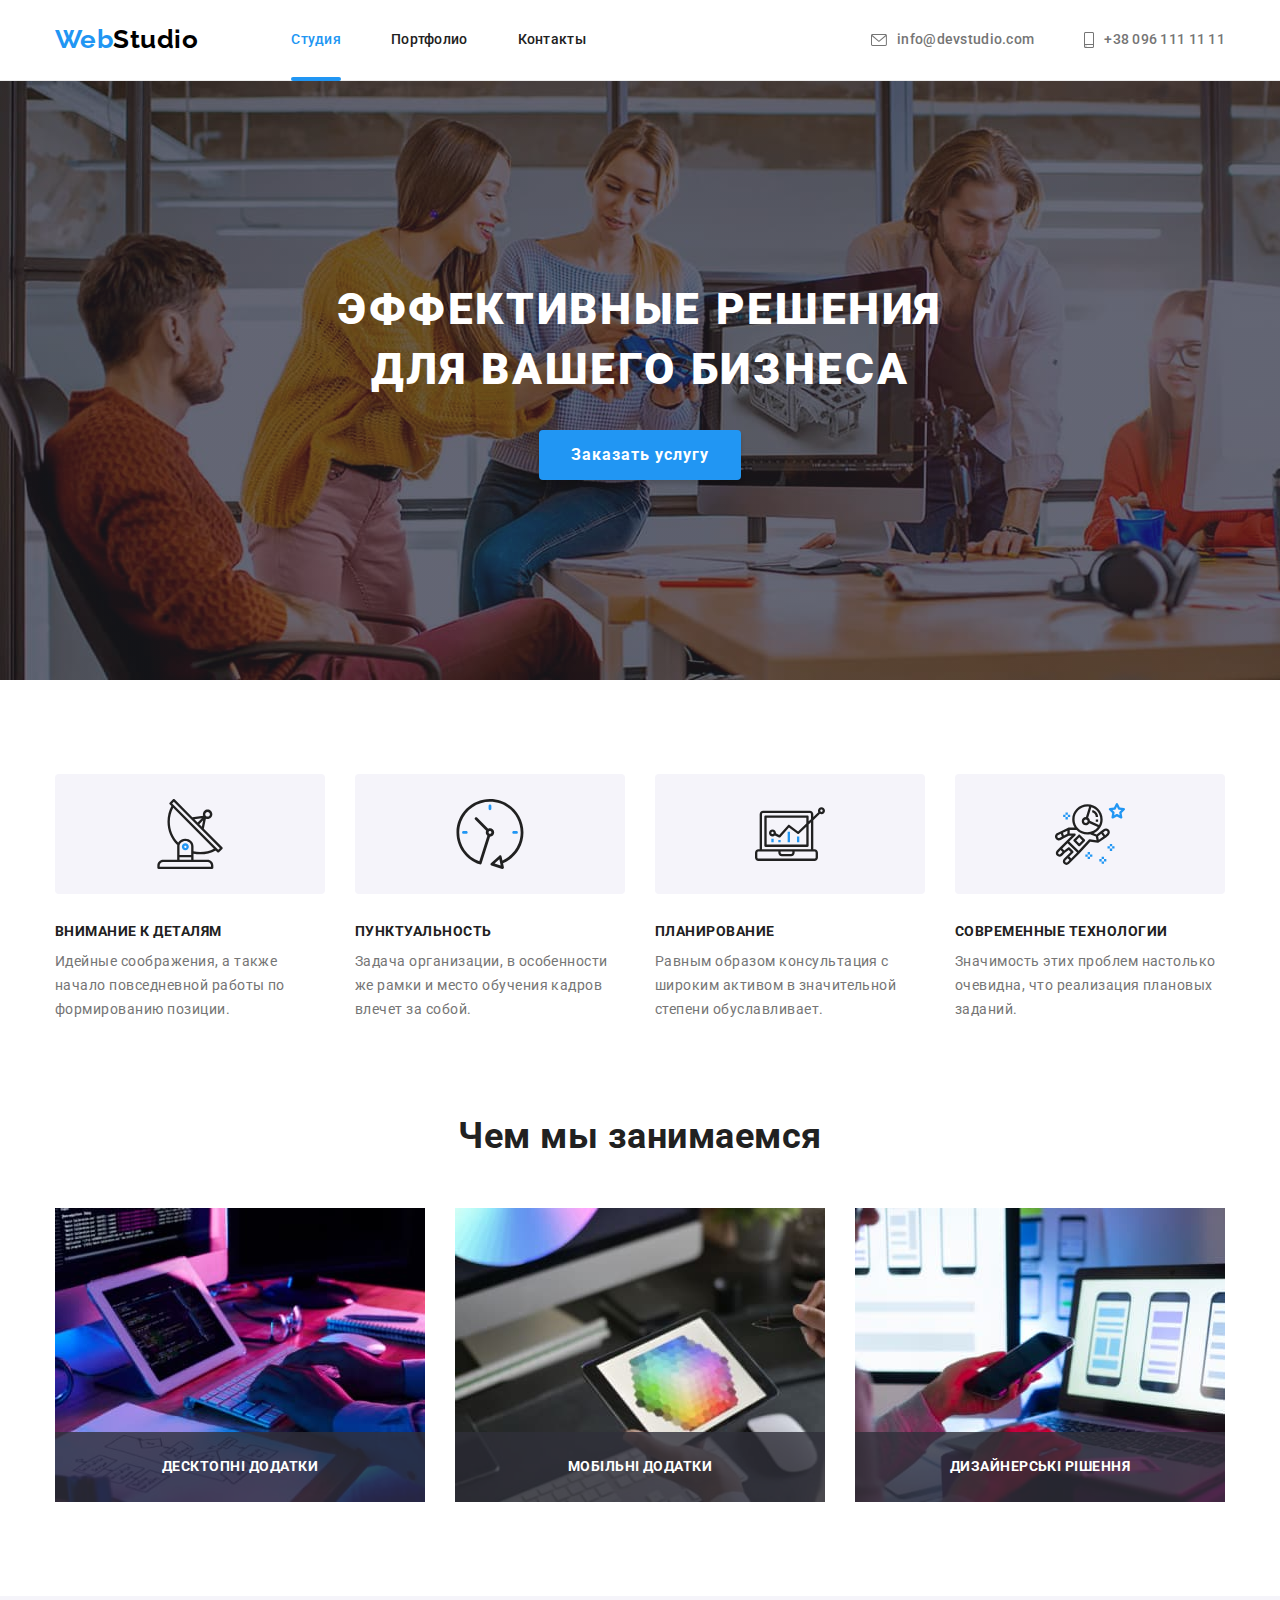
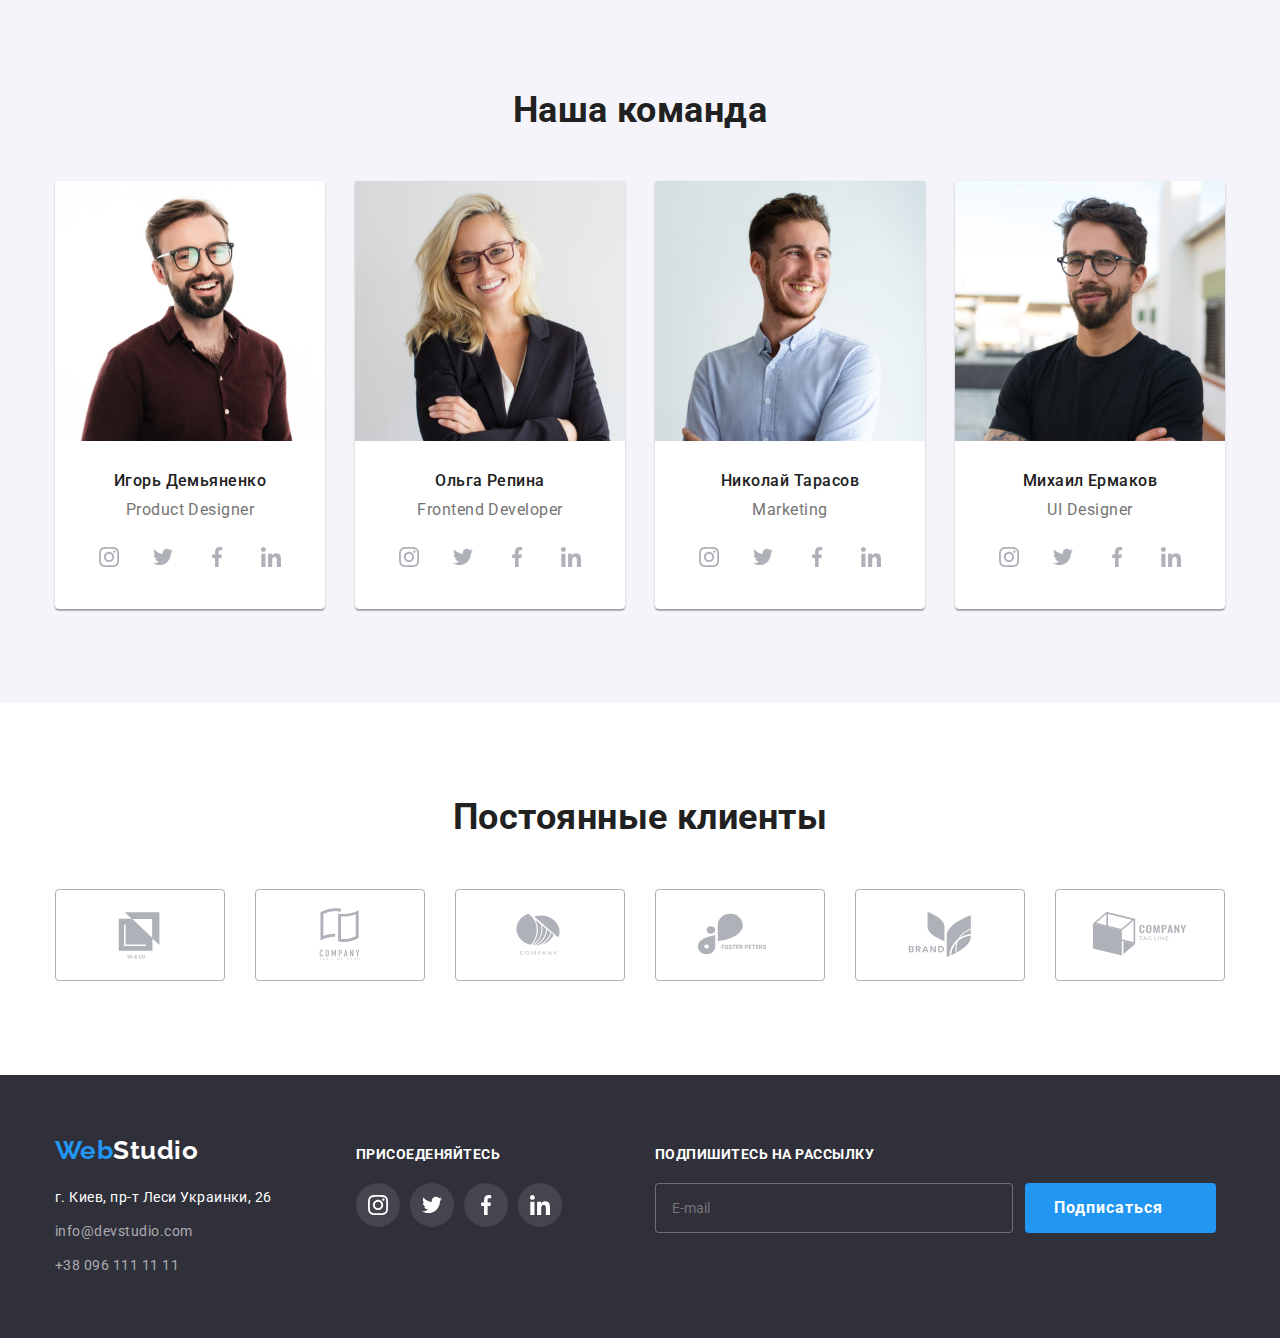
==== index.html @ 333f24b8 "home work 05/06" ====
<!DOCTYPE html>
<html lang="ru">
  <head>
    <meta charset="UTF-8" />
    <meta http-equiv="X-UA-Compatible" content="IE=edge" />
    <meta name="viewport" content="width=device-width, initial-scale=1.0" />
    <title>Web Studio</title>
    <link rel="preconnect" href="https://fonts.googleapis.com" />
    <link rel="preconnect" href="https://fonts.gstatic.com" crossorigin />
    <link
      href="https://fonts.googleapis.com/css2?family=Raleway:wght@700&family=Roboto:wght@400;500;700;900&display=swap"
      rel="stylesheet"
    />
    <link
      rel="stylesheet"
      href="https://cdnjs.cloudflare.com/ajax/libs/modern-normalize/1.1.0/modern-normalize.min.css"
    />
    <link href="https://unpkg.com/aos@2.3.1/dist/aos.css" rel="stylesheet" />
    <link rel="stylesheet" href="./css/styles.css" />
  </head>
  <body class="page">
    <!-- Шапка сайта -->
    <header class="header">
      <div class="container flex">
        <nav class="navig-section">
          <a class="link logo-main" href="/" lang="en"
            >Web<span class="black-text">Studio</span></a
          >
          <ul class="list menu-navig">
            <li class="navig-item">
              <a class="link current" href="./index.html">Студия</a>
            </li>
            <li class="navig-item">
              <a class="link" href="./portfolio.html">Портфолио</a>
            </li>
            <li class="navig-item"><a class="link" href="">Контакты</a></li>
          </ul>
        </nav>
        <ul class="list contact-list">
          <li class="navig-item">
            <a class="link" href="mailto:info@devstudio.com"
              ><svg class="mail-icon" width="16" height="12">
                <use href="./images/symbol-defs.svg#icon-envelope"></use></svg
              ><span class="navig-text">info@devstudio.com</span></a
            >
          </li>
          <li class="navig-item">
            <a class="link" href="tel:+380961111111">
              <svg class="tel-icon" width="10" height="16">
                <use href="./images/symbol-defs.svg#icon-smartphone"></use></svg
              ><span class="navig-text">+38 096 111 11 11</span></a
            >
          </li>
        </ul>
      </div>
    </header>
    <main>
      <!-- Герой -->
      <section class="hero section overlay">
        <div class="container">
          <h1 class="hero-title">Эффективные решения для вашего бизнеса</h1>
          <button
            class="button"
            type="button"
            name="Заказать услугу"
            data-modal-open
          >
            Заказать услугу
          </button>
        </div>
      </section>
      <section class="section">
        <div class="container">
          <h2 class="title-section feauture">Наши качества</h2>
          <ul class="list feauture-list">
            <li class="feauture-item">
              <div class="feauture-svg-container">
                <svg width="70" height="70">
                  <use href="./images/symbol-defs.svg#icon-antenna"></use>
                </svg>
              </div>
              <h3 class="title">Внимание к деталям</h3>
              <p class="feauture-paragraph">
                Идейные соображения, а также начало повседневной работы по
                формированию позиции.
              </p>
            </li>
            <li class="feauture-item">
              <div class="feauture-svg-container">
                <svg width="70" height="70">
                  <use href="./images/symbol-defs.svg#icon-clock"></use>
                </svg>
              </div>
              <h3 class="title">Пунктуальность</h3>
              <p class="feauture-paragraph">
                Задача организации, в особенности же рамки и место обучения
                кадров влечет за собой.
              </p>
            </li>
            <li class="feauture-item">
              <div class="feauture-svg-container">
                <svg width="70" height="70">
                  <use href="./images/symbol-defs.svg#icon-diagram"></use>
                </svg>
              </div>
              <h3 class="title">Планирование</h3>
              <p class="feauture-paragraph">
                Равным образом консультация с широким активом в значительной
                степени обуславливает.
              </p>
            </li>
            <li class="feauture-item">
              <div class="feauture-svg-container">
                <svg width="70" height="70">
                  <use href="./images/symbol-defs.svg#icon-astronaut"></use>
                </svg>
              </div>
              <h3 class="title">Современные технологии</h3>
              <p class="feauture-paragraph">
                Значимость этих проблем настолько очевидна, что реализация
                плановых заданий.
              </p>
            </li>
          </ul>
        </div>
      </section>
      <section class="section img-section">
        <div class="container">
          <h2 class="title-section">Чем мы занимаемся</h2>
          <ul class="list">
            <li class="img-item">
              <img
                src="./images/img1.jpg"
                alt="печатаем на клавиатуре"
                width="370"
                height="294"
              />
              <div class="label">
                <p class="img-text">Десктопні додатки</p>
              </div>
            </li>
            <li class="img-item">
              <img
                src="./images/img2.jpg"
                alt="смотрим в телефон"
                width="370"
                height="294"
              />
              <div class="label">
                <p class="img-text">Мобільні додатки</p>
              </div>
            </li>
            <li class="img-item">
              <img
                src="./images/img3.jpg"
                alt="смотрим в планшет"
                width="370"
                height="294"
              />
              <div class="label">
                <p class="img-text">Дизайнерські рішення</p>
              </div>
            </li>
          </ul>
        </div>
      </section>
      <section class="team-section section">
        <div class="container">
          <h2 class="title-section">Наша команда</h2>
          <ul class="list team-list">
            <li class="team-item">
              <img
                src="./images/img4.jpg"
                alt="Игорь Демьяненко"
                width="270"
                height="260"
              />
              <div class="team-names">
                <h3 class="title">Игорь Демьяненко</h3>
                <p class="profession" lang="en">Product Designer</p>
                <ul class="social-list list">
                  <li class="social-item">
                    <a class="social-link" href="">
                      <svg class="social-icon" width="20" height="20">
                        <use
                          href="./images/symbol-defs.svg#icon-instagram"
                        ></use>
                      </svg>
                    </a>
                  </li>
                  <li class="social-item">
                    <a class="social-link" href="">
                      <svg class="social-icon" width="20" height="20">
                        <use href="./images/symbol-defs.svg#icon-twitter"></use>
                      </svg>
                    </a>
                  </li>
                  <li class="social-item">
                    <a class="social-link" href="">
                      <svg class="social-icon" width="20" height="20">
                        <use
                          href="./images/symbol-defs.svg#icon-facebook"
                        ></use>
                      </svg>
                    </a>
                  </li>
                  <li class="social-item">
                    <a class="social-link" href="">
                      <svg class="social-icon" width="20" height="20">
                        <use
                          href="./images/symbol-defs.svg#icon-linkedin"
                        ></use>
                      </svg>
                    </a>
                  </li>
                </ul>
              </div>
            </li>
            <li class="team-item">
              <img
                src="./images/img5.jpg"
                alt="Ольга Репина"
                width="270"
                height="260"
              />
              <div class="team-names">
                <h3 class="title">Ольга Репина</h3>
                <p class="profession" lang="en">Frontend Developer</p>
                <ul class="social-list list">
                  <li class="social-item">
                    <a class="social-link" href="">
                      <svg class="social-icon" width="20" height="20">
                        <use
                          href="./images/symbol-defs.svg#icon-instagram"
                        ></use>
                      </svg>
                    </a>
                  </li>
                  <li class="social-item">
                    <a class="social-link" href="">
                      <svg class="social-icon" width="20" height="20">
                        <use href="./images/symbol-defs.svg#icon-twitter"></use>
                      </svg>
                    </a>
                  </li>
                  <li class="social-item">
                    <a class="social-link" href="">
                      <svg class="social-icon" width="20" height="20">
                        <use
                          href="./images/symbol-defs.svg#icon-facebook"
                        ></use>
                      </svg>
                    </a>
                  </li>
                  <li class="social-item">
                    <a class="social-link" href="">
                      <svg class="social-icon" width="20" height="20">
                        <use
                          href="./images/symbol-defs.svg#icon-linkedin"
                        ></use>
                      </svg>
                    </a>
                  </li>
                </ul>
              </div>
            </li>
            <li class="team-item">
              <img
                src="./images/img6.jpg"
                alt="Николай Тарасов"
                width="270"
                height="260"
              />
              <div class="team-names">
                <h3 class="title">Николай Тарасов</h3>
                <p class="profession" lang="en">Marketing</p>
                <ul class="social-list list">
                  <li class="social-item">
                    <a class="social-link" href="">
                      <svg class="social-icon" width="20" height="20">
                        <use
                          href="./images/symbol-defs.svg#icon-instagram"
                        ></use>
                      </svg>
                    </a>
                  </li>
                  <li class="social-item">
                    <a class="social-link" href="">
                      <svg class="social-icon" width="20" height="20">
                        <use href="./images/symbol-defs.svg#icon-twitter"></use>
                      </svg>
                    </a>
                  </li>
                  <li class="social-item">
                    <a class="social-link" href="">
                      <svg class="social-icon" width="20" height="20">
                        <use
                          href="./images/symbol-defs.svg#icon-facebook"
                        ></use>
                      </svg>
                    </a>
                  </li>
                  <li class="social-item">
                    <a class="social-link" href="">
                      <svg class="social-icon" width="20" height="20">
                        <use
                          href="./images/symbol-defs.svg#icon-linkedin"
                        ></use>
                      </svg>
                    </a>
                  </li>
                </ul>
              </div>
            </li>
            <li class="team-item">
              <img
                src="./images/img7.jpg"
                alt="Михаил Ермаков"
                width="270"
                height="260"
              />
              <div class="team-names">
                <h3 class="title">Михаил Ермаков</h3>
                <p class="profession" lang="en">UI Designer</p>
                <ul class="social-list list">
                  <li class="social-item">
                    <a class="social-link" href="">
                      <svg class="social-icon" width="20" height="20">
                        <use
                          href="./images/symbol-defs.svg#icon-instagram"
                        ></use>
                      </svg>
                    </a>
                  </li>
                  <li class="social-item">
                    <a class="social-link" href="">
                      <svg class="social-icon" width="20" height="20">
                        <use href="./images/symbol-defs.svg#icon-twitter"></use>
                      </svg>
                    </a>
                  </li>
                  <li class="social-item">
                    <a class="social-link" href="">
                      <svg class="social-icon" width="20" height="20">
                        <use
                          href="./images/symbol-defs.svg#icon-facebook"
                        ></use>
                      </svg>
                    </a>
                  </li>
                  <li class="social-item">
                    <a class="social-link" href="">
                      <svg class="social-icon" width="20" height="20">
                        <use
                          href="./images/symbol-defs.svg#icon-linkedin"
                        ></use>
                      </svg>
                    </a>
                  </li>
                </ul>
              </div>
            </li>
          </ul>
        </div>
      </section>
      <section class="section">
        <div class="container">
          <h2 class="section-title">Постоянные клиенты</h2>
          <ul class="client-list list">
            <li class="client-item">
              <a class="client-link" href="">
                <svg class="client-icon" width="106" height="60">
                  <use href="./images/symbol-defs.svg#icon-company1"></use>
                </svg>
              </a>
            </li>
            <li class="client-item">
              <a class="client-link" href="">
                <svg class="client-icon" width="106" height="60">
                  <use href="./images/symbol-defs.svg#icon-company2"></use>
                </svg>
              </a>
            </li>
            <li class="client-item">
              <a class="client-link" href="">
                <svg class="client-icon" width="106" height="60">
                  <use href="./images/symbol-defs.svg#icon-company3"></use>
                </svg>
              </a>
            </li>
            <li class="client-item">
              <a class="client-link" href="">
                <svg class="client-icon" width="106" height="60">
                  <use href="./images/symbol-defs.svg#icon-company4"></use>
                </svg>
              </a>
            </li>
            <li class="client-item">
              <a class="client-link" href="">
                <svg class="client-icon" width="106" height="60">
                  <use href="./images/symbol-defs.svg#icon-company5"></use>
                </svg>
              </a>
            </li>
            <li class="client-item">
              <a class="client-link" href="">
                <svg class="client-icon" width="106" height="60">
                  <use href="./images/symbol-defs.svg#icon-company6"></use>
                </svg>
              </a>
            </li>
          </ul>
        </div>
      </section>
    </main>
    <!-- Подвал -->
    <footer class="footer">
      <div class="container">
        <div class="address-container">
          <a class="link logo-footer" href="/" lang="en"
            >Web<span class="white-text">Studio</span></a
          >
          <address class="address">
            <ul class="list address-list">
              <li class="address-item">
                <a
                  class="link location-text"
                  href="https://goo.gl/maps/Ahorg3LLs8p7K1ny8"
                  target="_blank"
                  rel="noopener noreferrer nofollow"
                  >г. Киев, пр-т Леси Украинки, 26</a
                >
              </li>
              <li class="address-item">
                <a class="link contacts" href="mailto:info@devstudio.com"
                  >info@devstudio.com</a
                >
              </li>
              <li class="address-item">
                <a class="link contacts" href="tel:+380961111111"
                  >+38 096 111 11 11</a
                >
              </li>
            </ul>
          </address>
        </div>
        <div class="social-footer">
          <p class="social-title">Присоеденяйтесь</p>
          <ul class="footer-social-list list">
            <li class="footer-social-item">
              <a class="footer-social-link" href="">
                <svg class="footer-social-icon" width="20" height="20">
                  <use href="./images/symbol-defs.svg#icon-instagram"></use>
                </svg>
              </a>
            </li>
            <li class="footer-social-item">
              <a class="footer-social-link" href="">
                <svg class="footer-social-icon" width="20" height="20">
                  <use href="./images/symbol-defs.svg#icon-twitter"></use>
                </svg>
              </a>
            </li>
            <li class="footer-social-item">
              <a class="footer-social-link" href="">
                <svg class="footer-social-icon" width="20" height="20">
                  <use href="./images/symbol-defs.svg#icon-facebook"></use>
                </svg>
              </a>
            </li>
            <li class="footer-social-item">
              <a class="footer-social-link" href="">
                <svg class="footer-social-icon" width="20" height="20">
                  <use href="./images/symbol-defs.svg#icon-linkedin"></use>
                </svg>
              </a>
            </li>
          </ul>
        </div>
        <div>
          <p class="connect-textarea">Подпишитесь на рассылку</p>
          <form class="in-btn-cont">
            <input
              class="footer-input"
              type="email"
              name="follow-email"
              id="follow-email"
              placeholder="E-mail"
              required
            />
            <button type="submit" class="footer-sub-btn">
              Подписаться
              <svg class="icon-send" width="24" height="24">
                <use href="./img/symbol-defs.svg#icon-send"></use>
              </svg>
            </button>
          </form>
        </div>
      </div>
    </footer>

    <div class="backdrop is-hidden" data-modal>
      <div class="modal">
        <button class="modal-close" type="button" name="close" data-modal-close>
          <svg class="modal.icon" width="18" height="18">
            <use href="./images/symbol-defs.svg#icon-x"></use>
          </svg>
        </button>
        <!-- Форма модалки -->
        <p class="form-title">Оставьте свои данные, мы вам перезвоним</p>
        <form class="form-container">
          <ul class="data-list list">
            <li class="data-item">
              <label for="name">
                <span class="label-title">Имя</span>
                <span class="input-wrap">
                  <input
                    class="form-input"
                    type="text"
                    id="name"
                    name="name"
                    placeholder="Джон"
                    required
                  />
                  <svg class="input-icon" width="18" height="18">
                    <use href="./images/symbol-defs.svg#icon-person"></use>
                  </svg>
                </span>
              </li>
              <li class="data-item">
                <label for="tel">
                  <span class="label-title">Телефон</span>
                  <span class="input-wrap">
                    <input
                      class="form-input"
                      type="tel"
                      id="tel"
                      name="tel"
                      placeholder="+380671112233"
                      required
                      pattern="[\+]\d{12}"
                    />
                    <svg class="input-icon" width="18" height="18">
                      <use href="./images/symbol-defs.svg#icon-phone"></use>
                    </svg>
                  </span>
                </li>
                <li class="data-item">
                  <label for="email">
                    <span class="label-title">Почта</span>
                    <span class="input-wrap">
                      <input
                        class="form-input"
                        type="email"
                        id="email"
                        name="email"
                        placeholder="xxx@mail.com"
                      />
                      <svg class="input-icon" width="18" height="18">
                        <use href="./images/symbol-defs.svg#icon-email"></use>
                      </svg>
                    </span>
                  </li>
                  <li class="textarea-item">
                    <label class="label-title" for="text">Комментарий</label>
                    <textarea class="textarea-input" 
                    id="text"
                    name="text"
                    placeholder="Введите текст"></textarea>
                    </li>
                </ul>
                <div class="checkbox-container">
                  <input
                  class="checkbox-input"
                        type="checkbox"
                        id="checkbox"
                        name="checkbox"
                        value="yes"
                        required
                  />
                  <label class="check-label" for="checkbox">
                    <span class="check-quad">
                      <svg class="check-icon" width="16" height="15">
                        <use href="./images/symbol-defs.svg#icon-check"></use>
                      </svg>
                    </span>Соглашаюсь с рассылкой и принимаю
                      <a class="link-check" href="#">Условия договора</a>
                    
                  </label>
                </div>
          <button class="submit-btm" type="submit">Отправить</button>
        </form>
      </div>
    </div>
    
    <script src="https://unpkg.com/aos@2.3.1/dist/aos.js"></script>
    <script>
      AOS.init();
    </script>
    <script src="./js/modal.js"></script>
  </body>
</html>
---- css/styles.css ----
*,
*::before,
*::after {
  /* border: inherit; */
  /* outline: 1px solid rgb(250, 195, 175);
  background-color: rgba(0, 255, 106, 0.1); */
}

:root {
  --primary-text-color: #757575;
  --title-text-color: #212121;
  --accent-color: #2196f3;
  --main-title-color: #ffffff;
  --background-color: #ffffff;
  --logo-white-color: #ffffff;
  --logo-black-color: #000000;
  --button-text-color: #ffffff;
  --team-section-color: #f5f4fa;
  --address-text-color: #ffffff;
  --hero-background-color: #2f303a;
}

.container {
  width: 1200px;
  padding: 0 15px;
  margin: 0 auto;
}

img {
  display: block;
  max-width: 100%;
  height: auto;
}

.flex {
  display: flex;
}

p,
h1,
h2,
h3,
h4 {
  display: block;
}

a {
  color: currentColor;
}

.page {
  color: var(--primary-text-color);
  background-color: var(--background-color);
  font-family: Roboto, sans-serif;
  letter-spacing: 0.03em;
  margin: 0;
  padding-top: 80px;
  position: relative;
}

/* @keyframes  для анимации*/

.link {
  text-decoration: none;
}

.list {
  list-style: none;
  padding: 0;
  margin: 0;
}

.title-section {
  color: var(--title-text-color);
  font-weight: 700;
  font-size: 36px;
  line-height: 1.16;
  text-align: center;
  margin-bottom: 50px;
  margin-top: 0;
}

.title {
  color: var(--title-text-color);
}

/* ---------header--------- */
.header {
  position: fixed;
  top: 0;
  width: 100%;
  background-color: var(--background-color);
  border-bottom: 1px solid #ececec;
  z-index: 1;
}

/* --------Logo--------- */

.logo-main {
  color: var(--accent-color);
  font-family: "Raleway";
  font-weight: 700;
  font-size: 26px;
  line-height: 1.19;
  padding: 24px 0;
  margin-right: 93px;
}

.black-text {
  color: var(--logo-black-color);
}

.white-text {
  color: var(--logo-white-color);
}

/* -----Navigation------ */
.menu-navig .link.current {
  color: var(--accent-color);
  position: relative;
}

.link.current::after {
  content: "";
  width: 100%;
  height: 4px;
  border-radius: 2px;
  background-color: var(--accent-color);
  position: absolute;
  bottom: -1px;
  left: 0;
}

.menu-navig .link {
  color: var(--title-text-color);
  font-weight: 500;
  font-size: 14px;
  line-height: 1.14;
  display: inline-block;
  letter-spacing: 0.02em;
  display: block;
  padding: 32px 0;
  transition: opacity, visibility, scale, background-color, transform,
    box-shadow, color, border-color, border, fill,
    250ms cubic-bezier(0.4, 0, 0.2, 1);
}

.navig-section {
  display: flex;
  margin-right: auto;
}
.menu-navig {
  display: flex;
}

.menu-navig .navig-item:not(:last-child) {
  margin-right: 50px;
}

.menu-navig .link:hover,
.menu-navig .link:focus {
  color: var(--accent-color);
}

.contact-list .link {
  display: flex;
  align-items: center;
  color: var(--primary-text-color);
  font-weight: 500;
  font-size: 14px;
  line-height: 1.14;
  letter-spacing: 0.02em;
  padding: 32px 0;
  transition: opacity, visibility, scale, background-color, transform,
    box-shadow, color, border-color, border, fill,
    250ms cubic-bezier(0.4, 0, 0.2, 1);
}

.contact-list .navig-item:not(:last-child) {
  margin-right: 50px;
}

.contact-list {
  display: flex;
}

.contact-list .link:hover,
.contact-list .link:focus {
  color: var(--accent-color);
}

.mail-icon {
  width: 16px;
  height: 12px;
  margin-right: 10px;
  fill: currentColor;
}

.tel-icon {
  width: 10px;
  height: 16px;
  margin-right: 10px;
  fill: currentColor;
}

.navig-text {
  display: block;
}

/* ----Hero----- */
.hero .container {
  width: 696px;
}

/* ----Overlay---- (изменить класс и задать на бекграунд тег див??? */
.overlay {
  background-color: #c4c4c4;
  background-image: linear-gradient(
      rgba(47, 48, 58, 0.4),
      rgba(47, 48, 58, 0.4)
    ),
    url(../images/hero-background.jpg);
  background-repeat: no-repeat;
  background-size: cover;
  background-position: left top;
  margin-left: auto;
  margin-right: auto;
  max-width: 1600px;
  height: 600px;
}
.hero.section {
  text-align: center;
  padding: 200px 0;
}

.hero-title {
  color: var(--main-title-color);
  font-weight: 900;
  font-size: 44px;
  line-height: 1.36;
  text-align: center;
  letter-spacing: 0.06em;
  text-transform: uppercase;
  margin-bottom: 30px;
  display: block;
  margin-top: 0;
  margin-bottom: 30px;
}

.hero .button {
  color: var(--button-text-color);
  background-color: var(--accent-color);
  font-weight: 700;
  font-size: 16px;
  font-family: inherit;
  line-height: 1.88;
  letter-spacing: 0.06em;
  cursor: pointer;
  padding: 10px 32px;
  border: 0;
  border-radius: 4px;
  box-shadow: 0px 4px 4px rgba(0, 0, 0, 0.15);
  transition: opacity, visibility, scale, background-color, transform,
    box-shadow, color, border-color, border, fill,
    250ms cubic-bezier(0.4, 0, 0.2, 1);
}

.hero .button:hover,
.hero .button:focus {
  background-color: #188ce8;
  color: var(--button-text-color);
  transform: scale(103%);
}

/* ----Filter-button---- */
.filter-list .button {
  color: var(--title-text-color);
  background-color: var(--team-section-color);
  font-family: inherit;
  font-weight: 500;
  font-size: 16px;
  line-height: 1.62;
  display: inline-block;
  cursor: pointer;
  border-radius: 4px;
  border: 0;
  padding: 6px 22px;
  transition: opacity, visibility, scale, background-color, transform,
    box-shadow, color, border-color, border, fill,
    250ms cubic-bezier(0.4, 0, 0.2, 1);
}

.filter-list .button:hover,
.filter-list .button:focus {
  color: var(--button-text-color);
  background-color: var(--accent-color);
  box-shadow: 0px 3px 1px rgba(0, 0, 0, 0.1), 0px 1px 2px rgba(0, 0, 0, 0.08),
    0px 2px 2px rgba(0, 0, 0, 0.12);
}

.button-first.button {
  color: var(--button-text-color);
  background-color: var(--accent-color);
}

.filter-item:not(last-child) {
  margin-right: 8px;
}

.filter-list {
  display: flex;
  justify-content: center;
  margin-bottom: 50px;
}

.title-section.feauture {
  position: absolute;
  white-space: nowrap;
  width: 1px;
  height: 1px;
  overflow: hidden;
  border: 0;
  padding: 0;
  clip: rect(0 0 0 0);
  clip-path: inset(50%);
  margin: -1px;
}

/* ---Portfolio Projects---- */

.gallery-section .list {
  display: flex;
  flex-wrap: wrap;
}

.gallery-item {
  width: 370px;
  margin-top: 30px;
  margin-right: 30px;
  transition: opacity, visibility, scale, background-color, transform,
    box-shadow, color, border-color, border, fill,
    250ms cubic-bezier(0.4, 0, 0.2, 1);
}
.gallery-item:hover,
.gallery-item:focus {
  box-shadow: 0px 1px 1px rgba(0, 0, 0, 0.12), 0px 4px 4px rgba(0, 0, 0, 0.06),
    1px 4px 6px rgba(0, 0, 0, 0.16);
}

.gallery-item:nth-child(3n + 3) {
  margin-right: 0;
}

.gallery-item:nth-child(-n + 3) {
  margin-top: 0;
}

.gallery-card-link:hover .gallery-overlay,
.gallery-card-link:focus .gallery-overlay {
  transform: translateY(0);
}

.gallery-box {
  position: relative;
  overflow: hidden;
}

.gallery-overlay {
  position: absolute;
  align-items: center;
  justify-content: center;
  top: 0;
  left: 0;
  background: rgba(33, 150, 243, 0.9);
  width: 100%;
  height: 100%;
  display: flex;
  transition: opacity, visibility, scale, background-color, transform,
    box-shadow, color, border-color, border, fill,
    250ms cubic-bezier(0.4, 0, 0.2, 1);
  transform: translateY(101%);
}

.gallery-overlay p {
  height: 100%;
  color: var(--main-title-color);
  font-size: 18px;
  line-height: 1.56;
  width: 322px;
  height: 168px;
  margin: 0;
}

.list-project {
  background-color: #fff;
  padding: 20px 24px;
  border: 1px solid #eeeeee;
  border-top: 0;
  position: relative;
}

.project-title {
  color: var(--title-text-color);
  font-weight: 700;
  font-size: 18px;
  line-height: 2;
  letter-spacing: 0.06em;
  margin-bottom: 4px;
}

.gallery-section .title-section {
  display: none;
}
.work-type {
  font-size: 16px;
  line-height: 1.88;
  display: block;
  margin: 0;
}

.feauture-svg-container {
  display: flex;
  justify-content: center;
  align-items: center;
  background: #f5f4fa;
  border-radius: 4px;
  width: 270px;
  height: 120px;
  margin-bottom: 30px;
}

.feauture-list .title {
  font-weight: 700;
  font-size: 14px;
  line-height: 1.14;
  text-transform: uppercase;
  margin-bottom: 10px;
}

.feauture-list {
  display: flex;
}

.feauture-item:not(:last-child) {
  margin-right: 30px;
}

.feauture-paragraph {
  width: 270px;
  font-size: 14px;
  line-height: 1.71;
  display: inline-block;
  margin: 0;
}

/* ----Our Work---- */

.section.img-section {
  padding-top: 0;
}

.img-section .list {
  display: flex;
}

.img-item:not(:last-child) {
  margin-right: 30px;
}

.img-item {
  position: relative;
}

.label {
  display: flex;
  justify-content: center;
  align-items: center;
  position: absolute;
  width: 370px;
  height: 70px;
  background-color: rgba(47, 48, 58, 0.8);
  bottom: 0;
}

.img-text {
  color: var(--main-title-color);
  font-weight: 700;
  font-size: 14px;
  line-height: 1.14;
  text-transform: uppercase;
  margin: 0;
}

/* ----- Team-------- */
.team-item .title {
  display: block;
  margin-top: 0;
  margin-bottom: 10px;
}

.team-names {
  padding: 30px 32px;
  text-align: center;
}

.team-list {
  display: flex;
}

.team-item:not(:last-child) {
  margin-right: 30px;
}

.section {
  padding: 94px 0;
}

.team-section {
  background-color: var(--team-section-color);
}

.team-item {
  background-color: var(--background-color);
  box-shadow: 0px 1px 3px rgba(0, 0, 0, 0.12), 0px 1px 1px rgba(0, 0, 0, 0.14),
    0px 2px 1px rgba(0, 0, 0, 0.2);
  border-radius: 0px 0px 4px 4px;
}

.team-list .title {
  font-weight: 500;
  font-size: 16px;
  line-height: 1.19;
}

.profession {
  line-height: 1.19;
  margin: 0 0 16px 0;
}

/* ----social----- */
.social-list {
  display: flex;
  width: 206px;
  height: 44px;
  margin: 0;
  padding: 0;
}

.social-item:not(:last-child) {
  margin-right: 10px;
}

.social-link {
  color: #afb1b8;
  background-color: var(--background-color);
  display: flex;
  justify-content: center;
  align-items: center;
  width: 44px;
  height: 44px;
  border-radius: 50%;
  cursor: pointer;
  transition: opacity, visibility, scale, background-color, transform,
    box-shadow, color, border-color, border, fill,
    250ms cubic-bezier(0.4, 0, 0.2, 1);
}

.social-link:hover,
.social-link:focus {
  color: var(--button-text-color);
  background-color: var(--accent-color);
}

.social-icon {
  fill: currentColor;
}

/* -----Our Clients----- */

.section-title {
  color: var(--title-text-color);
  font-weight: 700;
  font-size: 36px;
  line-height: 1.16;
  text-align: center;
  margin-top: 0;
  margin-bottom: 50px;
}

.client-list {
  display: flex;
}

.client-item:not(:last-child) {
  margin-right: 30px;
}

.client-link {
  width: 170px;
  height: 92px;
  display: flex;
  justify-content: center;
  align-items: center;
  color: #afb1b8;
  border: 1px solid #afb1b8;
  border-radius: 4px;
  transition: opacity, visibility, scale, background-color, transform,
    box-shadow, color, border-color, border, fill,
    250ms cubic-bezier(0.4, 0, 0.2, 1);
}

.client-icon {
  fill: currentColor;
}

.client-link:hover,
.client-link:focus {
  color: var(--accent-color);
  border: 1px solid var(--accent-color);
  transform: scale(103%);
}

/* ----Footer----- */

.address {
  font-style: normal;
}

.footer {
  background-color: var(--hero-background-color);
  font-size: 14px;
  line-height: 1.71;
  padding: 60px 0;
}

.contacts {
  color: rgba(255, 255, 255, 0.6);
  font-size: 14px;
  line-height: 24px;
  transition: opacity, visibility, scale, background-color, transform,
    box-shadow, color, border-color, border, fill,
    250ms cubic-bezier(0.4, 0, 0.2, 1);
}

.location-text {
  color: var(--address-text-color);
  transition: opacity, visibility, scale, background-color, transform,
    box-shadow, color, border-color, border, fill,
    250ms cubic-bezier(0.4, 0, 0.2, 1);
}

.address-list .link:hover,
.address-list .link:focus {
  color: var(--accent-color);
}

.footer .address-item:not(:last-child) {
  margin-bottom: 9px;
}

.logo-footer {
  color: var(--accent-color);
  font-family: "Raleway";
  font-weight: 700;
  font-size: 26px;
  line-height: 1.19;
  margin-bottom: 20px;
  display: block;
}

.social-footer {
  width: 206px;
  height: 80px;
  margin-right: 93px;
}

.social-title {
  color: var(--logo-white-color);
  font-weight: 700;
  font-size: 14px;
  line-height: 1.14;
  text-transform: uppercase;
  margin-bottom: 20px;
  margin-top: 0;
}

.address-container {
  width: 231px;
  margin-right: 70px;
}

.footer .container {
  display: flex;
  align-items: baseline;
}

/* ----Footer-social----- */
.footer-social-list {
  display: flex;
  width: 206px;
  height: 44px;
  margin: 0;
  padding: 0;
}

.footer-social-item:not(:last-child) {
  margin-right: 10px;
}

.footer-social-link {
  color: var(--button-text-color);
  background: rgba(255, 255, 255, 0.1);
  display: flex;
  justify-content: center;
  align-items: center;
  width: 44px;
  height: 44px;
  border-radius: 50%;
  cursor: pointer;
  transition: opacity, visibility, scale, background-color, transform,
    box-shadow, color, border-color, border, fill,
    250ms cubic-bezier(0.4, 0, 0.2, 1);
}

.footer-social-link:hover,
.footer-social-link:focus {
  background-color: var(--accent-color);
  color: var(--button-text-color);
}

.footer-social-icon {
  fill: currentColor;
}

/* --------- Footer submit--------- */
.connect-textarea {
  color: var(--logo-white-color);
  font-weight: 700;
  font-size: 14px;
  line-height: 1.14;
  text-transform: uppercase;
  margin-bottom: 20px;
  margin-top: 0;
}

.in-btn-cont {
  display: flex;
}

.footer-input {
  width: 358px;
  height: 50px;
  padding: 0 16px;
  margin-right: 12px;
  background: #2f303a;
  color: var(--button-text-color);
  outline: none;
  border: 1px solid rgba(255, 255, 255, 0.3);
  /* filter: drop-shadow(0px 4px 4px rgba(0, 0, 0, 0.15)); */
  border-radius: 4px;
  transition: var(--trans);
}

.footer-input:focus {
  border: 1px solid var(--accent-color);
}

.footer-sub-btn {
  display: flex;
  align-items: center;
  justify-content: center;

  color: var(--button-text-color);
  background-color: var(--accent-color);
  cursor: pointer;

  font-weight: 700;
  font-size: 16px;
  line-height: 1.88;
  letter-spacing: 0.06em;

  padding: 10px 29px;
  border: 0;
  border-radius: 4px;
  transition: var(--trans);
}

.send-icon {
  margin-left: 10px;
}

.footer-sub-btn:hover,
.footer-sub-btn:focus {
  color: var(--button-text-color);
  background-color: #188ce8;
  transform: scale(101%);
  box-shadow: 0px 4px 4px rgba(0, 0, 0, 0.15);
}

/* ---Backdrop---- */
.backdrop {
  position: fixed;
  top: 0;
  left: 0;
  width: 100%;
  height: 100%;
  background-color: rgba(0, 0, 0, 0.2);

  transition: opacity, visibility, scale, background-color, transform,
    box-shadow, color, border-color, border, fill,
    250ms cubic-bezier(0.4, 0, 0.2, 1);
  z-index: 1;
}

.backdrop.is-hidden {
  visibility: 0;
  opacity: 0;
  pointer-events: none;
}

.backdrop.is-hidden .modal {
  transform: translate(-50%, -50%) scale(0);
}

.modal {
  position: absolute;
  min-width: 528px;
  min-height: 581px;
  background-color: var(--button-text-color);
  top: 50%;
  left: 50%;
  transform: translate(-50%, -50%) scale(1);
  transition: opacity, visibility, scale, background-color, transform,
    box-shadow, color, border-color, border, fill,
    250ms cubic-bezier(0.4, 0, 0.2, 1);
  padding: 40px;
  border-radius: 4px;
}

.modal-close {
  display: flex;
  justify-content: center;
  align-items: center;
  position: absolute;
  width: 30px;
  height: 30px;
  top: 8px;
  right: 8px;
  border: 1px solid #999999;
  border-radius: 50%;
  background-color: transparent;
  outline: rgba(0, 0, 0, 0.1);
  cursor: pointer;
}

.modal-icon {
  position: absolute;
  width: 18px;
  height: 18px;
  left: 1032px;
  top: 235px;
}

.modal-close:hover .modal-icon,
.modal-close:focus .modal-icon {
  fill: var(--accent-color);
}

.form-title {
  font-weight: 700;
  font-size: 20px;
  line-height: 1.15;
  text-align: center;
  color: var(--title-text-color);
  margin: 0 0 12px 0;
}

.form-container {
  display: flex;
  flex-direction: column;
}

.data-list {
  margin-bottom: 20px;
}

.data-item {
  margin-bottom: 10px;
  width: 100%;
}

.label-title {
  display: block;
  margin: 0 0 4px 0;
  font-size: 12px;
  line-height: 1.17;
  letter-spacing: 0.01em;
}

.input-wrap {
  position: relative;
}

.form-input {
  width: 100%;
  height: 40px;
  font-size: 12px;
  border: none;
  border: 1px solid rgba(33, 33, 33, 0.2);
  border-radius: 4px;
  padding: 0 12px 0 42px;
  color: var(--title-text-color);
  font-weight: 600;
  transition: border-color 250ms cubic-bezier(0.4, 0, 0.2, 1);
}

.form-input::placeholder {
  font-size: 12px;
  line-height: 1.17;
  letter-spacing: 0.01em;
  color: rgba(33, 33, 33, 0.2);
}

.form-input:focus {
  border-color: var(--accent-color);
  outline: none;
}

.input-icon {
  position: absolute;
  top: 50%;
  left: 12px;
  transform: translateY(-50%);
  transition: fill 250ms cubic-bezier(0.4, 0, 0.2, 1);
}

.form-input:focus + .input-icon {
  fill: var(--accent-color);
}

.form-input:not(:focus):not(:placeholder-shown):valid {
  background-color: rgba(68, 180, 43, 0.1);
}

.form-input:not(:focus):not(:placeholder-shown):invalid {
  background-color: rgba(159, 33, 45, 0.1);
}

.textarea-input {
  width: 100%;
  height: 120px;
  padding: 12px 16px;
  font-size: 12px;
  border: 1px solid rgba(33, 33, 33, 0.2);
  border-radius: 4px;
  color: var(--title-text-color);
  transition: border-color 250ms cubic-bezier(0.4, 0, 0.2, 1);
  resize: none;
}

.textarea-input::placeholder {
  font-size: 12px;
  line-height: 1.17px;
  letter-spacing: 0.01em;

  color: rgba(117, 117, 117, 0.5);
}

.textarea-input:focus {
  border-color: var(--accent-color);
  outline: none;
}

/* -----Спрятанный чекбокс------ */
.checkbox-container {
  display: flex;
  justify-content: center;
  margin-bottom: 30px;
}
.checkbox-input {
  position: absolute;
  white-space: nowrap;
  width: 1px;
  height: 1px;
  overflow: hidden;
  border: 0;
  padding: 0;
  clip: rect(0 0 0 0);
  clip-path: inset(50%);
  margin: -1px;
}

.check-label {
  display: flex;
  align-items: center;

  font-size: 14px;
  line-height: 1.71;
  letter-spacing: 0.03em;
}

.check-quad {
  display: flex;
  justify-content: center;
  align-items: center;
  width: 16px;
  height: 15px;
  border: 2px solid var(--title-text-color);
  border-radius: 2px;
  margin-right: 7px;
  transition: background-color, border-color, 250ms cubic-bezier(0.4, 0, 0.2, 1);
}

.check-icon {
  fill: var(--background-color);
}

.link-check {
  margin-left: 4px;
  color: var(--accent-color);
}

.checkbox-input:checked + .check-label .check-quad {
  background-color: var(--accent-color);
  border-color: transparent;
}

.checkbox-input:focus + .check-label .check-quad {
  border-color: var(--accent-color);
}

.submit-btm {
  width: 200px;
  margin: 0 auto;
  padding: 10px 55px;
  border: 0;
  border-radius: 4px;
  color: var(--main-title-color);
  background-color: var(--accent-color);
  box-shadow: 0px 4px 4px rgba(0, 0, 0, 0.15);
  cursor: pointer;
  font-weight: 700;
  font-size: 16px;
  line-height: 1.88;
  transition: background-color, transform, 250ms cubic-bezier(0.4, 0, 0.2, 1);
}

.submit-btm:hover,
.submit-btm:focus {
  background-color: #188ce8;
  transform: scale(102%);
}
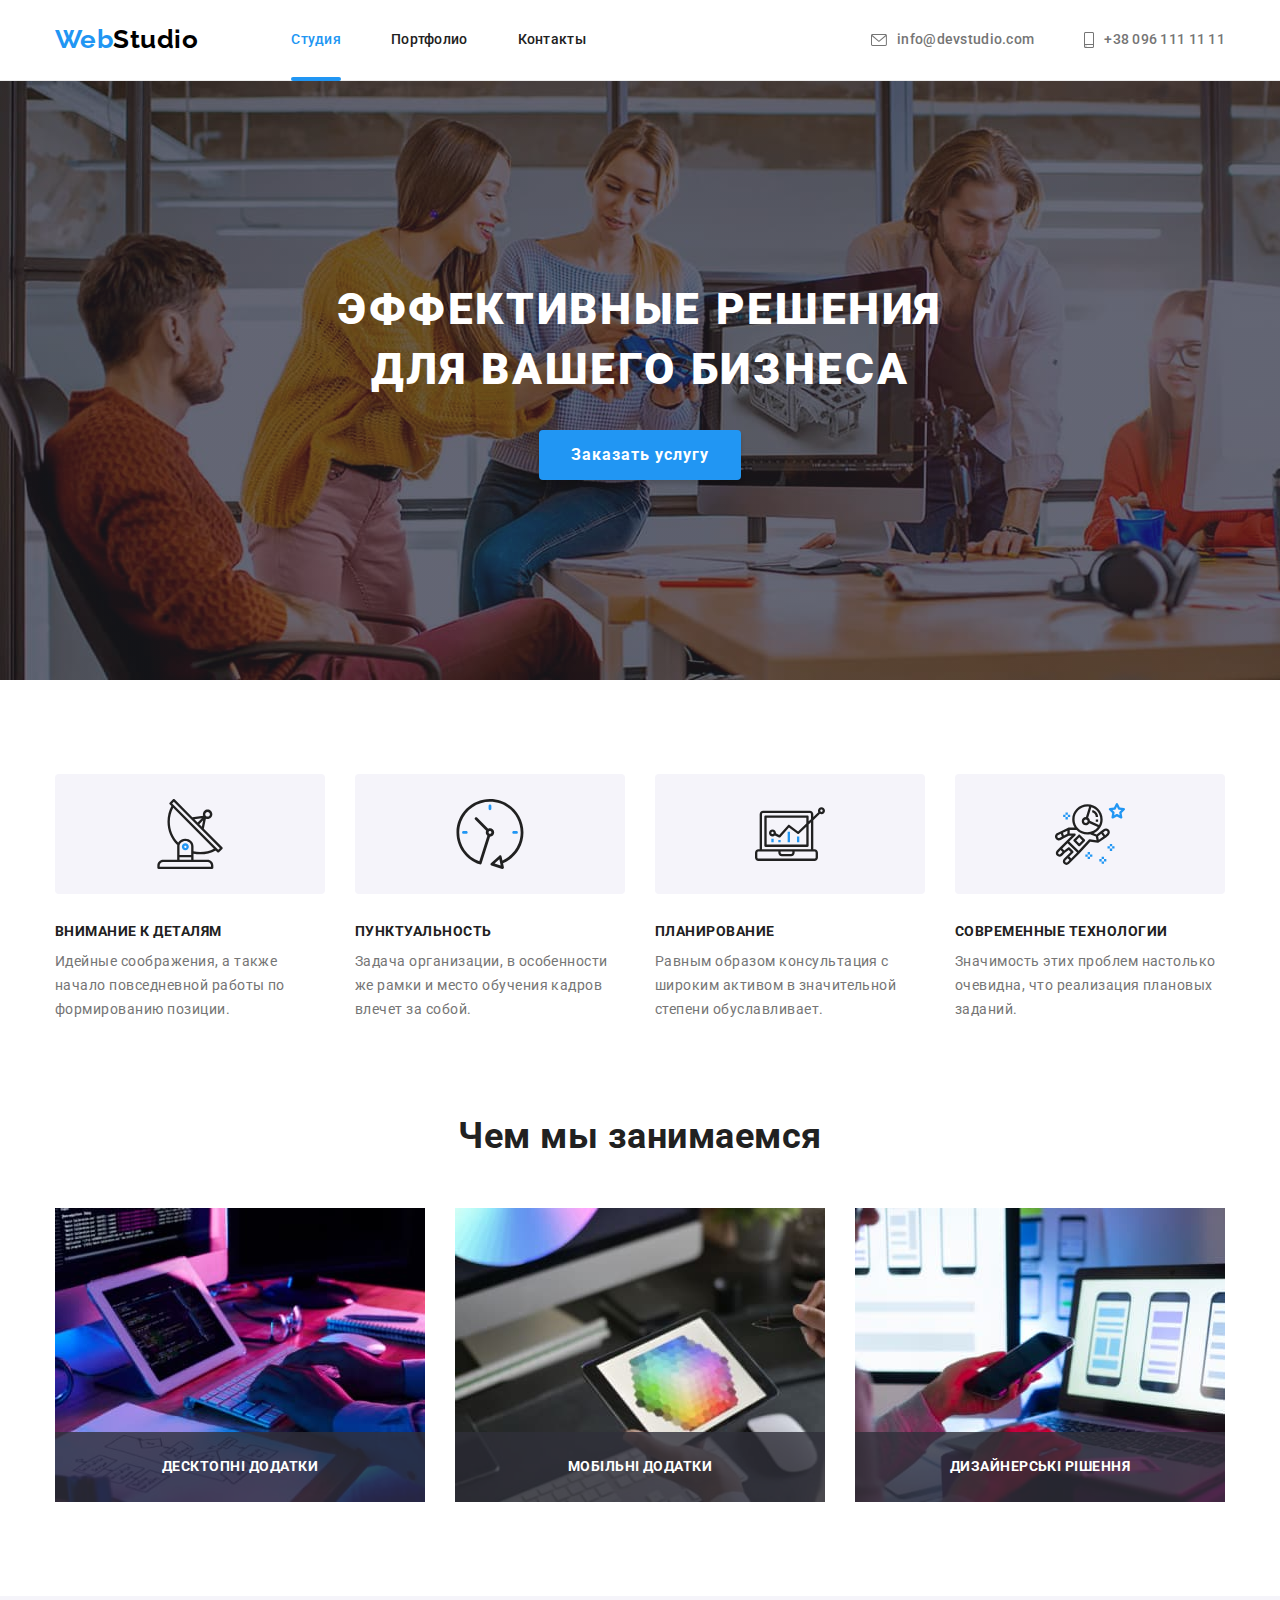
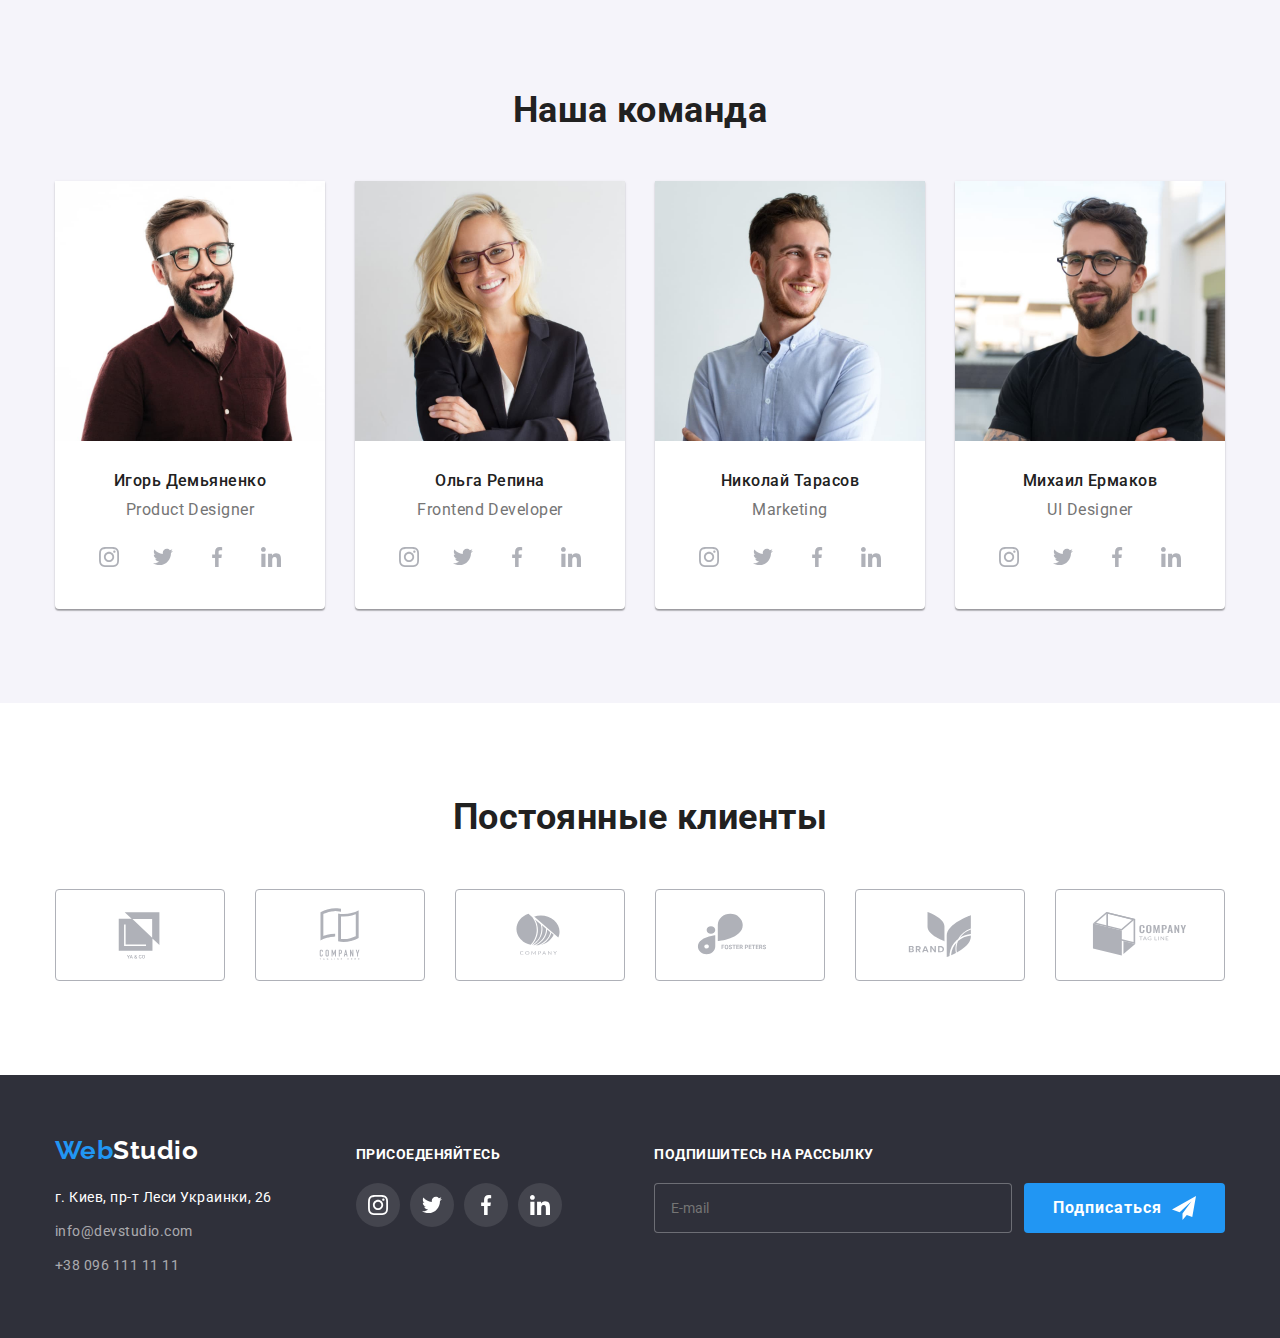
==== commit 1098b22c: "hm 05/06 pre" ====
--- a/index.html
+++ b/index.html
@@ -488,10 +488,10 @@
               placeholder="E-mail"
               required
             />
-            <button type="submit" class="footer-sub-btn">
+            <button type="submit" class="footer-submit-btn">
               Подписаться
               <svg class="icon-send" width="24" height="24">
-                <use href="./img/symbol-defs.svg#icon-send"></use>
+                <use href="./images/symbol-defs.svg#icon-send"></use>
               </svg>
             </button>
           </form>
--- a/css/styles.css
+++ b/css/styles.css
@@ -140,9 +140,7 @@
   letter-spacing: 0.02em;
   display: block;
   padding: 32px 0;
-  transition: opacity, visibility, scale, background-color, transform,
-    box-shadow, color, border-color, border, fill,
-    250ms cubic-bezier(0.4, 0, 0.2, 1);
+  transition: color 250ms cubic-bezier(0.4, 0, 0.2, 1);
 }
 
 .navig-section {
@@ -171,9 +169,7 @@
   line-height: 1.14;
   letter-spacing: 0.02em;
   padding: 32px 0;
-  transition: opacity, visibility, scale, background-color, transform,
-    box-shadow, color, border-color, border, fill,
-    250ms cubic-bezier(0.4, 0, 0.2, 1);
+  transition: color 250ms cubic-bezier(0.4, 0, 0.2, 1);
 }
 
 .contact-list .navig-item:not(:last-child) {
@@ -260,8 +256,7 @@
   border: 0;
   border-radius: 4px;
   box-shadow: 0px 4px 4px rgba(0, 0, 0, 0.15);
-  transition: opacity, visibility, scale, background-color, transform,
-    box-shadow, color, border-color, border, fill,
+  transition: scale, background-color, transform, color,
     250ms cubic-bezier(0.4, 0, 0.2, 1);
 }
 
@@ -671,7 +666,7 @@
 .social-footer {
   width: 206px;
   height: 80px;
-  margin-right: 93px;
+  margin-right: auto;
 }
 
 .social-title {
@@ -765,7 +760,7 @@
   border: 1px solid var(--accent-color);
 }
 
-.footer-sub-btn {
+.footer-submit-btn {
   display: flex;
   align-items: center;
   justify-content: center;
@@ -782,15 +777,16 @@
   padding: 10px 29px;
   border: 0;
   border-radius: 4px;
-  transition: var(--trans);
-}
-
-.send-icon {
+  transition: scale, background-color, box-shadow, transform, color,
+    250ms cubic-bezier(0.4, 0, 0.2, 1);
+}
+
+.icon-send {
   margin-left: 10px;
 }
 
-.footer-sub-btn:hover,
-.footer-sub-btn:focus {
+.footer-submit-btn:hover,
+.footer-submit-btn:focus {
   color: var(--button-text-color);
   background-color: #188ce8;
   transform: scale(101%);
@@ -830,9 +826,8 @@
   top: 50%;
   left: 50%;
   transform: translate(-50%, -50%) scale(1);
-  transition: opacity, visibility, scale, background-color, transform,
-    box-shadow, color, border-color, border, fill,
-    250ms cubic-bezier(0.4, 0, 0.2, 1);
+  transition: scale, background-color, transform, color, border-color, border,
+    fill, 250ms cubic-bezier(0.4, 0, 0.2, 1);
   padding: 40px;
   border-radius: 4px;
 }
@@ -846,11 +841,13 @@
   height: 30px;
   top: 8px;
   right: 8px;
-  border: 1px solid #999999;
+  border: 1px solid rgba(0, 0, 0, 0.1);
   border-radius: 50%;
   background-color: transparent;
-  outline: rgba(0, 0, 0, 0.1);
   cursor: pointer;
+  /* fill: red; */
+  transition: scale, background-color, transform, color, border-color, border,
+    fill, 250ms cubic-bezier(0.4, 0, 0.2, 1);
 }
 
 .modal-icon {
@@ -859,10 +856,11 @@
   height: 18px;
   left: 1032px;
   top: 235px;
-}
-
-.modal-close:hover .modal-icon,
-.modal-close:focus .modal-icon {
+  fill: currentColor;
+}
+
+.modal-close:hover,
+.modal-close:focus {
   fill: var(--accent-color);
 }
 
